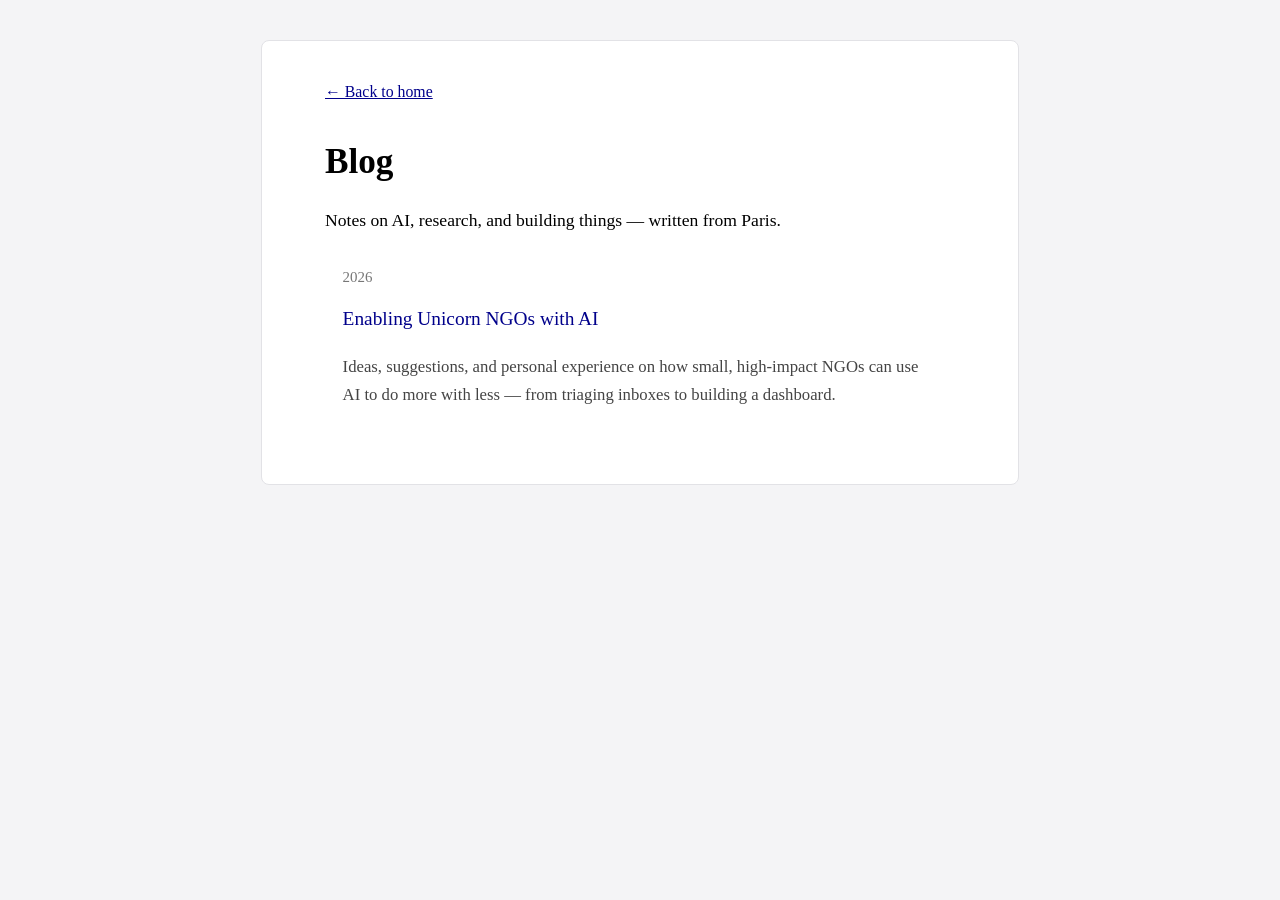
==== blog/index.html @ 13f07eb9 "Update bio/news for Paris MSc, fix template leftovers, add blog section - Correct meta description/k" ====
<!DOCTYPE html>
<html lang="en">
<head>
  <meta charset="utf-8">
  <title>Blog — Roslyn Willoughby</title>
  <meta name="viewport" content="width=device-width, initial-scale=1" />
  <meta name="description" content="Writing by Roslyn Willoughby on AI, research, and building things." />
  <meta name="author" content="Roslyn Willoughby">
  <link rel="icon" type="image/png" href="../rose_favi.png">
  <link rel="stylesheet" href="../css/neustadt.css" type="text/css" media="all">
  <link rel="shortcut icon" href="../rose_favi.png">
  <link rel="canonical" href="https://willoughbyroslyn-ui.github.io/blog/index.html">

  <style>
    .post-list { list-style: none; padding-left: 0; margin: 2rem 0; }
    .post-item { margin-bottom: 1.8rem; }
    .post-date { display: block; color: #777; font-size: 0.85rem; margin-bottom: 0.2rem; }
    .post-title { font-size: 1.1rem; font-weight: 600; }
    .post-title a { text-decoration: none; }
    .post-title a:hover { text-decoration: underline; }
    .post-excerpt { color: #444; margin-top: 0.3rem; }
    .back-link { display: inline-block; margin-bottom: 1rem; font-size: 0.9rem; }
  </style>
</head>

<body>
  <div id="wrapper">
    <header>
      <a class="back-link" href="../index.html">&larr; Back to home</a>
      <h1>Blog</h1>
      <p>Notes on AI, research, and building things — written from Paris.</p>
    </header>

    <ul class="post-list">
      <li class="post-item">
        <span class="post-date">2026</span>
        <p class="post-title"><a href="enabling-unicorn-ngos-with-ai.html">Enabling Unicorn NGOs with AI</a></p>
        <p class="post-excerpt">Ideas, suggestions, and personal experience on how small, high-impact NGOs can use AI to do more with less — from triaging inboxes to building a dashboard.</p>
      </li>
    </ul>
  </div>
</body>
</html>
---- css/neustadt.css ----
html {
	font-size: 110%;
	background: #f4f4f6;
}

  body a:link, body a:visited {
	color: DarkBlue;
	font-weight: 500;
  }
  
  body a:hover {
	color: blue;
  }
  
  #wrapper {
	max-width: 630px;
	padding: 40px 5%;
	background: white;
	border: 1px solid #e2e2e6;
	border-radius: 8px;
	margin: 40px auto; /* Center the content */
  }
  
  header {
	display: block;
	margin-bottom: 1.8em;
  }
  
  .return {
	display: block;
	position: absolute;
	margin-left: -1.2rem;
	color: silver;
	top: 2.5rem;
	font-size: 1rem;
  }
  
  .return a:link, .return a:visited {
	color: SlateGrey;
  }
  
  h1 {
	font-size: 2rem;
	font-weight: 600;
  }
  
  h2 {
	font-size: 1.4rem;
	margin-top: 2rem;
	font-weight: 600;
  }
  
  h3 {
	font-size: 1.2rem;
	margin-top: 1.8rem;
  }
  
  p {
	line-height: 1.6rem;
  }
  
  ul {
	list-style-type: square;
	padding-left: 1.7rem;
	color: #333;
	margin: 2rem 0;
	font-size: 0.95rem;
  }
  
  ul li {
	margin: 0.8rem 1rem;
	padding: 0;
  }
  
  img.wide {
	max-width: 100%;
	height: auto; /* Keep aspect ratio */
  }
  
  article img, article figure {
	max-width: 100%;
	margin: 1.5rem 0;
  }
  
  blockquote {
	color: IndianRed;
	margin: 2rem 0;
	font-size: 1rem;
	padding: 0.5rem 1rem;
  }
  
  strong {
	font-weight: 500;
  }
  
  table {
	width: 100%;
	border-collapse: collapse;
	margin: 1.5rem 0;
  }
  
  table th, table td {
	border: 1px solid lightgrey;
	padding: 0.8rem;
	text-align: left;
  }
  
  table thead {
	background: MidnightBlue;
	color: white;
  }
  
  /* Media Queries */
  @media (max-width: 768px) {
	h1 {
	  font-size: 1.6rem;
	}
  
	h2 {
	  font-size: 1.2rem;
	}
  
	#wrapper {
	  padding: 20px 5%;
	  margin: 0 auto;
	  border-radius: 0;
	  border-left: none;
	  border-right: none;
	}
  
	ul {
	  font-size: 0.9rem;
	}
  
	body {
	  font-size: 1rem;
	}
  
	table th, table td {
	  padding: 0.6rem;
	}
  }
  
  @media (max-width: 480px) {
	h1 {
	  font-size: 1.4rem;
	}
  
	h2 {
	  font-size: 1rem;
	}
  
	body {
	  font-size: 0.9rem;
	}
  
	#wrapper {
	  padding: 15px 3%;
	}
  }
  
  .justified-list {
    text-align: justify;
    list-style-type: none;
    padding-left: 0;
}

.justified-list li {
    margin-bottom: 20px; /* Adjust this for more or less space */
}
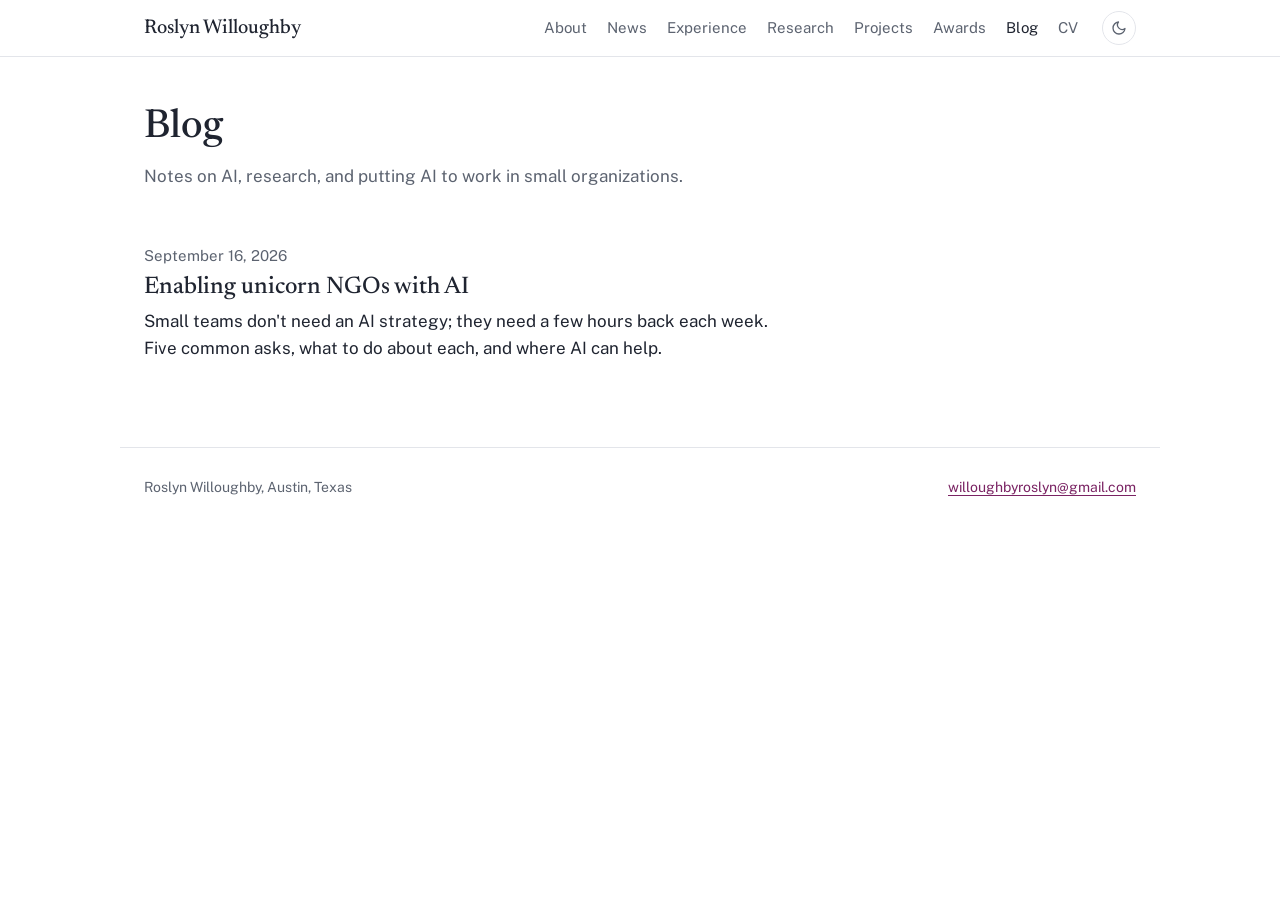
==== commit 20f68ef0: "Draft: restyle blog to match homepage and rewrite NGO post Co-Authored-By: Claude Opus 5.5 <noreply@" ====
--- a/blog/index.html
+++ b/blog/index.html
@@ -2,42 +2,69 @@
 <html lang="en">
 <head>
   <meta charset="utf-8">
-  <title>Blog — Roslyn Willoughby</title>
-  <meta name="viewport" content="width=device-width, initial-scale=1" />
-  <meta name="description" content="Writing by Roslyn Willoughby on AI, research, and building things." />
+  <meta name="viewport" content="width=device-width, initial-scale=1">
+  <title>Blog | Roslyn Willoughby</title>
+  <meta name="description" content="Writing by Roslyn Willoughby on AI, research, and putting AI to work in small organizations.">
+  <link rel="canonical" href="https://willoughbyroslyn-ui.github.io/blog/index.html">
   <meta name="author" content="Roslyn Willoughby">
   <link rel="icon" type="image/png" href="../rose_favi.png">
-  <link rel="stylesheet" href="../css/neustadt.css" type="text/css" media="all">
-  <link rel="shortcut icon" href="../rose_favi.png">
-  <link rel="canonical" href="https://willoughbyroslyn-ui.github.io/blog/index.html">
 
-  <style>
-    .post-list { list-style: none; padding-left: 0; margin: 2rem 0; }
-    .post-item { margin-bottom: 1.8rem; }
-    .post-date { display: block; color: #777; font-size: 0.85rem; margin-bottom: 0.2rem; }
-    .post-title { font-size: 1.1rem; font-weight: 600; }
-    .post-title a { text-decoration: none; }
-    .post-title a:hover { text-decoration: underline; }
-    .post-excerpt { color: #444; margin-top: 0.3rem; }
-    .back-link { display: inline-block; margin-bottom: 1rem; font-size: 0.9rem; }
-  </style>
+  <link rel="preconnect" href="https://fonts.googleapis.com">
+  <link rel="preconnect" href="https://fonts.gstatic.com" crossorigin>
+  <link href="https://fonts.googleapis.com/css2?family=Newsreader:opsz,wght@6..72,400;6..72,500;6..72,600&family=Public+Sans:ital,wght@0,400;0,500;0,600;1,400&display=swap" rel="stylesheet">
+
+  <script>
+    (function () {
+      try {
+        var saved = localStorage.getItem('theme');
+        if (saved === 'light' || saved === 'dark') document.documentElement.setAttribute('data-theme', saved);
+      } catch (e) {}
+    })();
+  </script>
+
+  <link rel="stylesheet" href="../css/site.css">
 </head>
 
 <body>
-  <div id="wrapper">
-    <header>
-      <a class="back-link" href="../index.html">&larr; Back to home</a>
+  <nav class="nav" aria-label="Main">
+    <div class="nav-inner">
+      <a class="nav-name" href="../index.html">Roslyn Willoughby</a>
+      <ul class="nav-links">
+        <li><a href="../index.html#about">About</a></li>
+        <li><a href="../index.html#news">News</a></li>
+        <li><a href="../index.html#experience">Experience</a></li>
+        <li><a href="../index.html#research">Research</a></li>
+        <li><a href="../index.html#projects">Projects</a></li>
+        <li><a href="../index.html#awards">Awards</a></li>
+        <li><a href="index.html" aria-current="page">Blog</a></li>
+        <li><a href="../CV_Roslyn_Willoughby_Final.pdf" target="_blank" rel="noopener">CV</a></li>
+      </ul>
+      <button class="theme-toggle" id="theme-toggle" type="button" aria-label="Switch to dark mode">
+        <svg viewBox="0 0 24 24" fill="none" stroke="currentColor" stroke-width="2" stroke-linecap="round" stroke-linejoin="round" aria-hidden="true"><path d="M21 12.8A9 9 0 1 1 11.2 3a7 7 0 0 0 9.8 9.8z"/></svg>
+      </button>
+    </div>
+  </nav>
+
+  <main>
+    <header class="page-head">
       <h1>Blog</h1>
-      <p>Notes on AI, research, and building things — written from Paris.</p>
+      <p class="lede">Notes on AI, research, and putting AI to work in small organizations.</p>
     </header>
 
     <ul class="post-list">
-      <li class="post-item">
-        <span class="post-date">2026</span>
-        <p class="post-title"><a href="enabling-unicorn-ngos-with-ai.html">Enabling Unicorn NGOs with AI</a></p>
-        <p class="post-excerpt">Ideas, suggestions, and personal experience on how small, high-impact NGOs can use AI to do more with less — from triaging inboxes to building a dashboard.</p>
+      <li>
+        <time datetime="2026-09-16">September 16, 2026</time>
+        <h2><a href="enabling-unicorn-ngos-with-ai.html">Enabling unicorn NGOs with AI</a></h2>
+        <p>Small teams don't need an AI strategy; they need a few hours back each week. Five common asks, what to do about each, and where AI can help.</p>
       </li>
     </ul>
-  </div>
+  </main>
+
+  <footer>
+    <span>Roslyn Willoughby, Austin, Texas</span>
+    <span><a href="mailto:willoughbyroslyn@gmail.com">willoughbyroslyn@gmail.com</a></span>
+  </footer>
+
+  <script src="../js/site.js"></script>
 </body>
 </html>
--- a/css/site.css
+++ b/css/site.css
@@ -0,0 +1,201 @@
+:root {
+  --bg: #ffffff;
+  --ink: #1f2430;
+  --muted: #5c6370;
+  --rule: #e3e5ea;
+  --accent: #7a2363;
+  --accent-tint: #f6ecf3;
+  --nav-bg: rgba(255, 255, 255, 0.92);
+}
+@media (prefers-color-scheme: dark) {
+  :root:not([data-theme="light"]) {
+    --bg: #16181d;
+    --ink: #e6e8ec;
+    --muted: #9aa1ad;
+    --rule: #2b2f37;
+    --accent: #dba6cc;
+    --accent-tint: #2a2129;
+    --nav-bg: rgba(22, 24, 29, 0.92);
+  }
+}
+:root[data-theme="dark"] {
+  --bg: #16181d;
+  --ink: #e6e8ec;
+  --muted: #9aa1ad;
+  --rule: #2b2f37;
+  --accent: #dba6cc;
+  --accent-tint: #2a2129;
+  --nav-bg: rgba(22, 24, 29, 0.92);
+}
+
+*, *::before, *::after { box-sizing: border-box; }
+html { scroll-behavior: smooth; scroll-padding-top: 72px; }
+@media (prefers-reduced-motion: reduce) { html { scroll-behavior: auto; } }
+
+body {
+  margin: 0;
+  background: var(--bg);
+  color: var(--ink);
+  font-family: "Public Sans", system-ui, sans-serif;
+  font-size: 17px;
+  line-height: 1.6;
+}
+a { color: var(--accent); text-decoration: underline; text-decoration-thickness: 1px; text-underline-offset: 3px; }
+a:hover { text-decoration-thickness: 2px; }
+a:focus-visible, button:focus-visible { outline: 2px solid var(--accent); outline-offset: 3px; border-radius: 2px; }
+
+/* Top navigation */
+.nav {
+  position: sticky; top: 0; z-index: 10;
+  background: var(--nav-bg);
+  backdrop-filter: saturate(150%) blur(6px);
+  border-bottom: 1px solid var(--rule);
+}
+.nav-inner {
+  max-width: 1040px; margin: 0 auto; padding: 0 24px;
+  display: flex; align-items: center; gap: 24px; height: 56px;
+}
+.nav-name {
+  font-family: "Newsreader", Georgia, serif; font-size: 20px; font-weight: 500;
+  color: var(--ink); text-decoration: none; margin-right: auto; white-space: nowrap;
+}
+.nav-links { display: flex; gap: 20px; list-style: none; margin: 0; padding: 0; overflow-x: auto; scrollbar-width: none; }
+.nav-links::-webkit-scrollbar { display: none; }
+.nav-links a { color: var(--muted); text-decoration: none; font-size: 15px; white-space: nowrap; }
+.nav-links a:hover { color: var(--ink); }
+.theme-toggle {
+  background: none; border: 1px solid var(--rule); color: var(--muted);
+  width: 34px; height: 34px; border-radius: 50%; cursor: pointer;
+  display: grid; place-items: center; flex-shrink: 0;
+}
+.theme-toggle:hover { color: var(--ink); }
+.theme-toggle svg { width: 16px; height: 16px; }
+
+main { max-width: 1040px; margin: 0 auto; padding: 0 24px 64px; }
+
+/* Introduction */
+.intro {
+  display: grid; grid-template-columns: 280px 1fr; gap: 56px;
+  padding: 56px 0 48px; border-bottom: 1px solid var(--rule);
+}
+.profile { text-align: center; }
+.avatar {
+  width: 220px; height: 220px; border-radius: 50%; object-fit: cover;
+  padding: 5px; border: 2px solid var(--accent); background: var(--bg);
+}
+.profile h1 {
+  font-family: "Newsreader", Georgia, serif; font-weight: 500;
+  font-size: 34px; line-height: 1.15; margin: 20px 0 6px;
+}
+.profile .role { margin: 0; font-size: 16px; }
+.profile .place { margin: 4px 0 0; color: var(--muted); font-size: 15px; }
+.icons { display: flex; justify-content: center; gap: 10px; list-style: none; padding: 0; margin: 20px 0 0; }
+.icons a {
+  display: grid; place-items: center; width: 40px; height: 40px; border-radius: 50%;
+  color: var(--ink); border: 1px solid var(--rule); text-decoration: none;
+}
+.icons a:hover { color: var(--accent); border-color: var(--accent); }
+.icons svg { width: 18px; height: 18px; }
+.doc-links { margin: 16px 0 0; font-size: 15px; color: var(--muted); }
+
+.about h2 { margin-top: 0; }
+.about p { max-width: 64ch; }
+.interests { margin: 8px 0 0; padding-left: 20px; max-width: 64ch; }
+.interests li { margin-bottom: 6px; }
+.interests li::marker { color: var(--accent); }
+
+/* Sections */
+section { padding: 44px 0 8px; }
+h2 {
+  font-family: "Newsreader", Georgia, serif; font-weight: 500;
+  font-size: 28px; line-height: 1.2; margin: 0 0 20px;
+}
+.section-note { color: var(--muted); margin: -8px 0 20px; font-size: 15px; }
+
+/* Dated lists: news, experience, awards */
+.dated { list-style: none; margin: 0; padding: 0; max-width: 820px; }
+.dated li {
+  display: grid; grid-template-columns: 156px 1fr; gap: 20px;
+  padding: 12px 0; border-top: 1px solid var(--rule);
+}
+.dated li:first-child { border-top: none; }
+.when { color: var(--muted); font-size: 15px; font-variant-numeric: tabular-nums; padding-top: 1px; }
+.what { margin: 0; }
+.what strong { font-weight: 600; }
+.detail { margin: 4px 0 0; color: var(--muted); font-size: 15px; }
+
+h3.sub {
+  font-family: "Public Sans", sans-serif; font-size: 16px; font-weight: 600;
+  color: var(--muted); margin: 28px 0 8px;
+}
+
+/* Research */
+.figures { display: grid; grid-template-columns: 1fr 1fr; gap: 20px; margin: 24px 0 8px; max-width: 820px; }
+.figures figure { margin: 0; }
+.figures img { width: 100%; height: 220px; object-fit: cover; border-radius: 6px; display: block; }
+.figures figcaption { font-size: 14px; color: var(--muted); margin-top: 8px; }
+
+/* Projects as a list, not cards */
+.projects { list-style: none; margin: 0; padding: 0; max-width: 820px; }
+.projects li { padding: 16px 0; border-top: 1px solid var(--rule); }
+.projects li:first-child { border-top: none; }
+.proj-head { display: flex; flex-wrap: wrap; align-items: baseline; gap: 6px 14px; }
+.proj-title { font-weight: 600; margin: 0; }
+.proj-tools { color: var(--muted); font-size: 14px; }
+.proj-desc { margin: 4px 0 0; max-width: 68ch; }
+.proj-desc.pending { color: var(--muted); font-style: italic; }
+.proj-link { font-size: 15px; margin-left: auto; }
+
+footer {
+  max-width: 1040px; margin: 0 auto; padding: 28px 24px 48px;
+  border-top: 1px solid var(--rule); color: var(--muted); font-size: 14px;
+  display: flex; flex-wrap: wrap; gap: 8px 24px; justify-content: space-between;
+}
+
+@media (max-width: 820px) {
+  .intro { grid-template-columns: 1fr; gap: 32px; padding-top: 36px; }
+  .avatar { width: 180px; height: 180px; }
+  .nav-name { display: none; }
+  .nav-inner { gap: 16px; }
+}
+@media (max-width: 560px) {
+  body { font-size: 16px; }
+  .dated li { grid-template-columns: 1fr; gap: 2px; }
+  .figures { grid-template-columns: 1fr; }
+  .proj-link { margin-left: 0; }
+}
+
+/* Blog */
+.page-head { padding: 48px 0 8px; max-width: 720px; }
+.page-head h1 {
+  font-family: "Newsreader", Georgia, serif; font-weight: 500;
+  font-size: 40px; line-height: 1.15; margin: 0 0 12px;
+}
+.page-head .lede { color: var(--muted); margin: 0; max-width: 64ch; }
+.post-list { list-style: none; margin: 24px 0 0; padding: 0; max-width: 720px; }
+.post-list li { padding: 20px 0; border-top: 1px solid var(--rule); }
+.post-list li:first-child { border-top: none; }
+.post-list time { color: var(--muted); font-size: 15px; }
+.post-list h2 { font-size: 24px; margin: 4px 0 6px; }
+.post-list h2 a { color: var(--ink); text-decoration: none; }
+.post-list h2 a:hover { color: var(--accent); }
+.post-list p { margin: 0; max-width: 64ch; }
+
+.post { max-width: 680px; padding-bottom: 24px; }
+.post .page-head { padding-bottom: 0; }
+.post .meta { color: var(--muted); font-size: 15px; margin: 0 0 20px; }
+.post h2 { margin: 44px 0 14px; }
+.post h3 {
+  font-family: "Newsreader", Georgia, serif; font-weight: 500;
+  font-size: 23px; line-height: 1.25; margin: 40px 0 12px;
+}
+.post p, .post li { max-width: 68ch; }
+.post ol, .post ul { padding-left: 22px; }
+.post li { margin-bottom: 8px; }
+.post li::marker { color: var(--accent); }
+.steps { margin: 0; }
+.steps dt { font-weight: 600; margin-top: 14px; }
+.steps dd { margin: 4px 0 0; }
+.keep-human { color: var(--muted); font-size: 15px; margin-top: 14px; }
+.back { display: inline-block; margin-top: 40px; font-size: 15px; }
+.nav-links a[aria-current="page"] { color: var(--ink); }
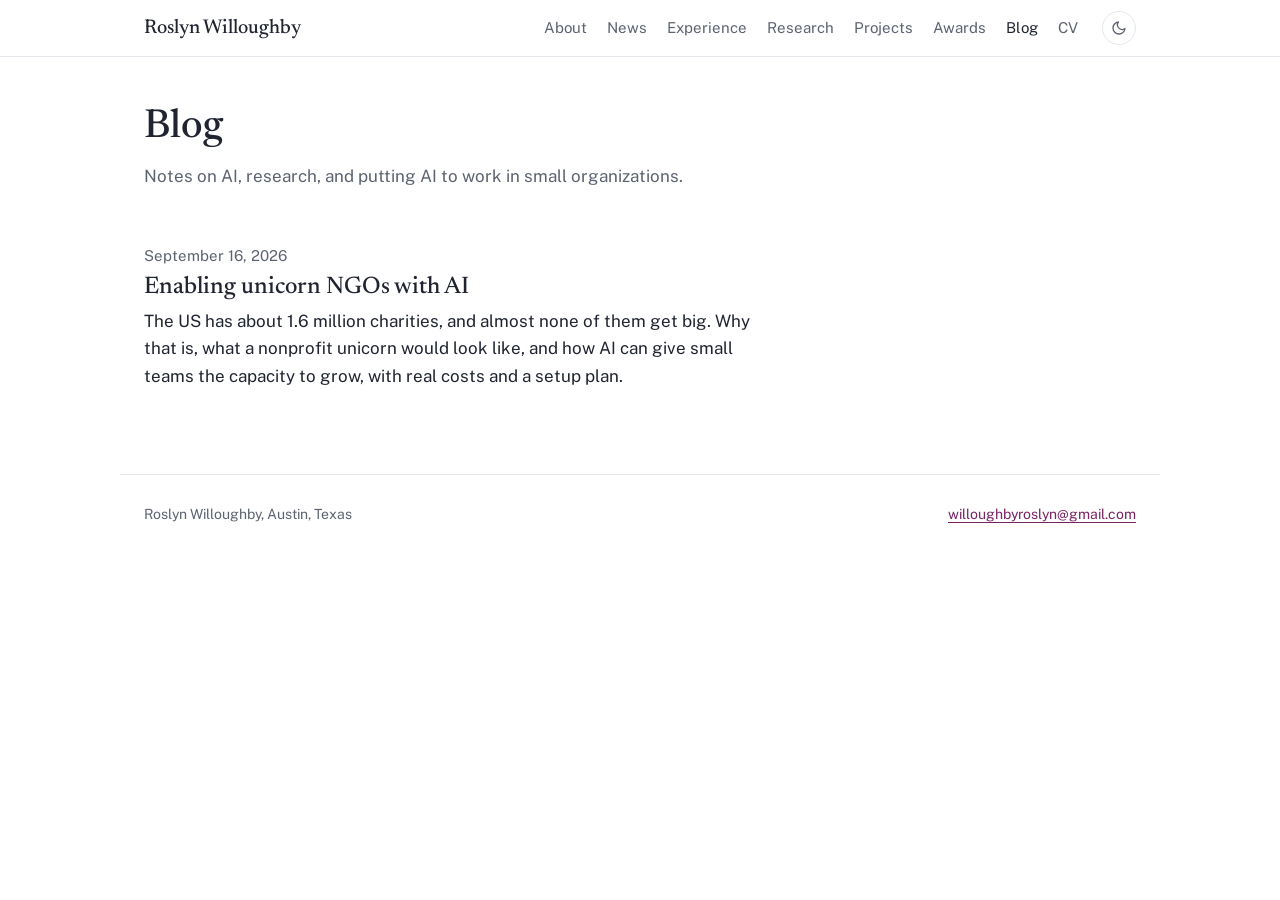
==== commit 285c72e5: "Draft: rewrite unicorn NGO post with sector data, figures, costs, and references Co-Authored-By: Cla" ====
--- a/blog/index.html
+++ b/blog/index.html
@@ -55,7 +55,7 @@
       <li>
         <time datetime="2026-09-16">September 16, 2026</time>
         <h2><a href="enabling-unicorn-ngos-with-ai.html">Enabling unicorn NGOs with AI</a></h2>
-        <p>Small teams don't need an AI strategy; they need a few hours back each week. Five common asks, what to do about each, and where AI can help.</p>
+        <p>The US has about 1.6 million charities, and almost none of them get big. Why that is, what a nonprofit unicorn would look like, and how AI can give small teams the capacity to grow, with real costs and a setup plan.</p>
       </li>
     </ul>
   </main>
--- a/css/site.css
+++ b/css/site.css
@@ -199,3 +199,47 @@
 .keep-human { color: var(--muted); font-size: 15px; margin-top: 14px; }
 .back { display: inline-block; margin-top: 40px; font-size: 15px; }
 .nav-links a[aria-current="page"] { color: var(--ink); }
+
+/* Blog figures, tables, references */
+:root { --fig-muted: #c9ccd3; --fig-mid: #9aa0aa; }
+@media (prefers-color-scheme: dark) { :root:not([data-theme="light"]) { --fig-muted: #3a3f49; --fig-mid: #6b7280; } }
+:root[data-theme="dark"] { --fig-muted: #3a3f49; --fig-mid: #6b7280; }
+.post sup { font-size: 0.7em; line-height: 0; }
+.post sup a { text-decoration: none; }
+.fig { margin: 28px 0 32px; max-width: 680px; }
+.fig figcaption { color: var(--muted); font-size: 14px; margin-top: 10px; line-height: 1.5; }
+.chart { width: 100%; height: auto; display: block; overflow: visible; }
+.chart .grid { stroke: var(--rule); stroke-width: 1; }
+.chart .axis { fill: var(--muted); font-size: 13px; font-family: "Public Sans", system-ui, sans-serif; }
+.chart .label { fill: var(--ink); font-size: 14px; font-weight: 500; font-family: "Public Sans", system-ui, sans-serif; }
+.chart .line { fill: none; stroke: var(--accent); stroke-width: 2; stroke-linejoin: round; }
+.chart .dot { fill: var(--accent); stroke: var(--bg); stroke-width: 2; }
+.chart .dot.hollow { fill: var(--bg); stroke: var(--accent); }
+.chart .seg.small { fill: var(--accent); }
+.chart .seg.mid { fill: var(--fig-muted); }
+.chart .seg.large { fill: var(--fig-mid); }
+.chart .seglabel { font-size: 14px; font-weight: 600; font-family: "Public Sans", system-ui, sans-serif; fill: var(--ink); }
+.chart .seglabel.small { fill: var(--bg); }
+.stats { display: grid; grid-template-columns: repeat(3, 1fr); gap: 16px; }
+.stats figcaption { grid-column: 1 / -1; }
+.stat { border-top: 2px solid var(--accent); padding-top: 10px; }
+.stat-num { display: block; font-family: "Newsreader", Georgia, serif; font-size: 40px; line-height: 1.1; color: var(--ink); }
+.stat-label { display: block; color: var(--muted); font-size: 15px; margin-top: 4px; }
+.table-wrap { overflow-x: auto; margin: 16px 0 24px; }
+.post table { border-collapse: collapse; width: 100%; font-size: 15px; min-width: 520px; }
+.post th, .post td { text-align: left; vertical-align: top; padding: 10px 12px 10px 0; border-top: 1px solid var(--rule); }
+.post thead th { border-top: none; color: var(--muted); font-weight: 600; font-size: 14px; }
+.post table.num td:last-child, .post table.num th:last-child { text-align: right; white-space: nowrap; padding-right: 0; }
+.refs { margin-top: 48px; border-top: 1px solid var(--rule); }
+.refs ol { font-size: 15px; color: var(--muted); }
+.refs li { margin-bottom: 8px; }
+.refs li:target { color: var(--ink); }
+@media (max-width: 560px) {
+  .stats { grid-template-columns: 1fr; }
+  .stat-num { font-size: 34px; }
+}
+.post section.refs { padding: 0; margin-top: 48px; }
+.refs h2 { margin-top: 32px; }
+.post td:first-child { min-width: 112px; }
+.chart-scroll { overflow-x: auto; }
+@media (max-width: 560px) { .chart-scroll .chart { min-width: 540px; } }
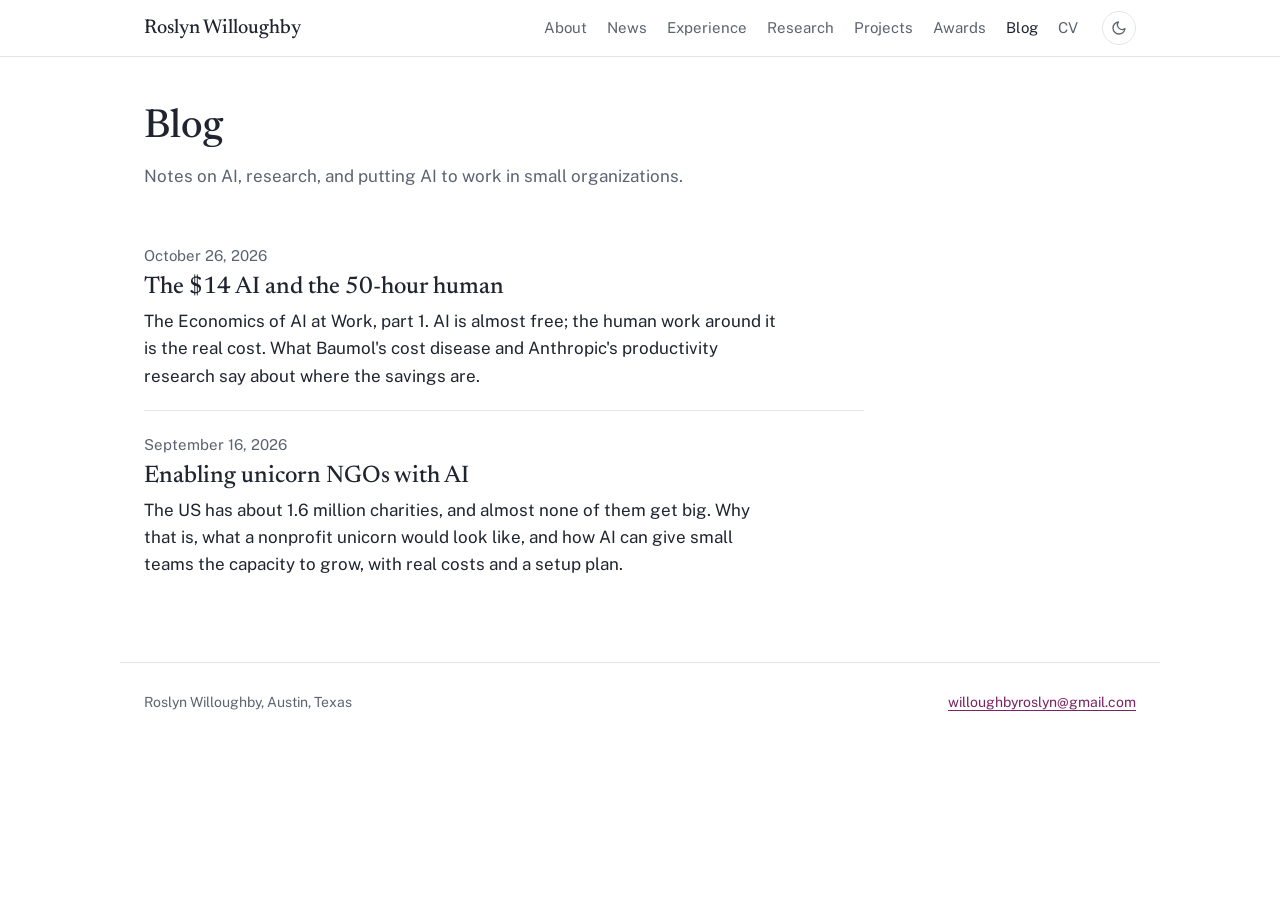
==== commit 3cb43e23: "Draft: The $14 AI and the 50-hour human (Economics of AI at Work, part 1) Co-Authored-By: Claude Opu" ====
--- a/blog/index.html
+++ b/blog/index.html
@@ -53,6 +53,11 @@
 
     <ul class="post-list">
       <li>
+        <time datetime="2026-10-26">October 26, 2026</time>
+        <h2><a href="the-14-dollar-ai-and-the-50-hour-human.html">The $14 AI and the 50-hour human</a></h2>
+        <p>The Economics of AI at Work, part 1. AI is almost free; the human work around it is the real cost. What Baumol's cost disease and Anthropic's productivity research say about where the savings are.</p>
+      </li>
+      <li>
         <time datetime="2026-09-16">September 16, 2026</time>
         <h2><a href="enabling-unicorn-ngos-with-ai.html">Enabling unicorn NGOs with AI</a></h2>
         <p>The US has about 1.6 million charities, and almost none of them get big. Why that is, what a nonprofit unicorn would look like, and how AI can give small teams the capacity to grow, with real costs and a setup plan.</p>
--- a/css/site.css
+++ b/css/site.css
@@ -243,3 +243,6 @@
 .post td:first-child { min-width: 112px; }
 .chart-scroll { overflow-x: auto; }
 @media (max-width: 560px) { .chart-scroll .chart { min-width: 540px; } }
+.chart .seg.range { fill: var(--accent); opacity: 0.35; }
+.chart .ref { stroke: var(--muted); stroke-width: 1.5; stroke-dasharray: 5 4; }
+.series { color: var(--muted); font-size: 15px; margin: 0 0 6px; }
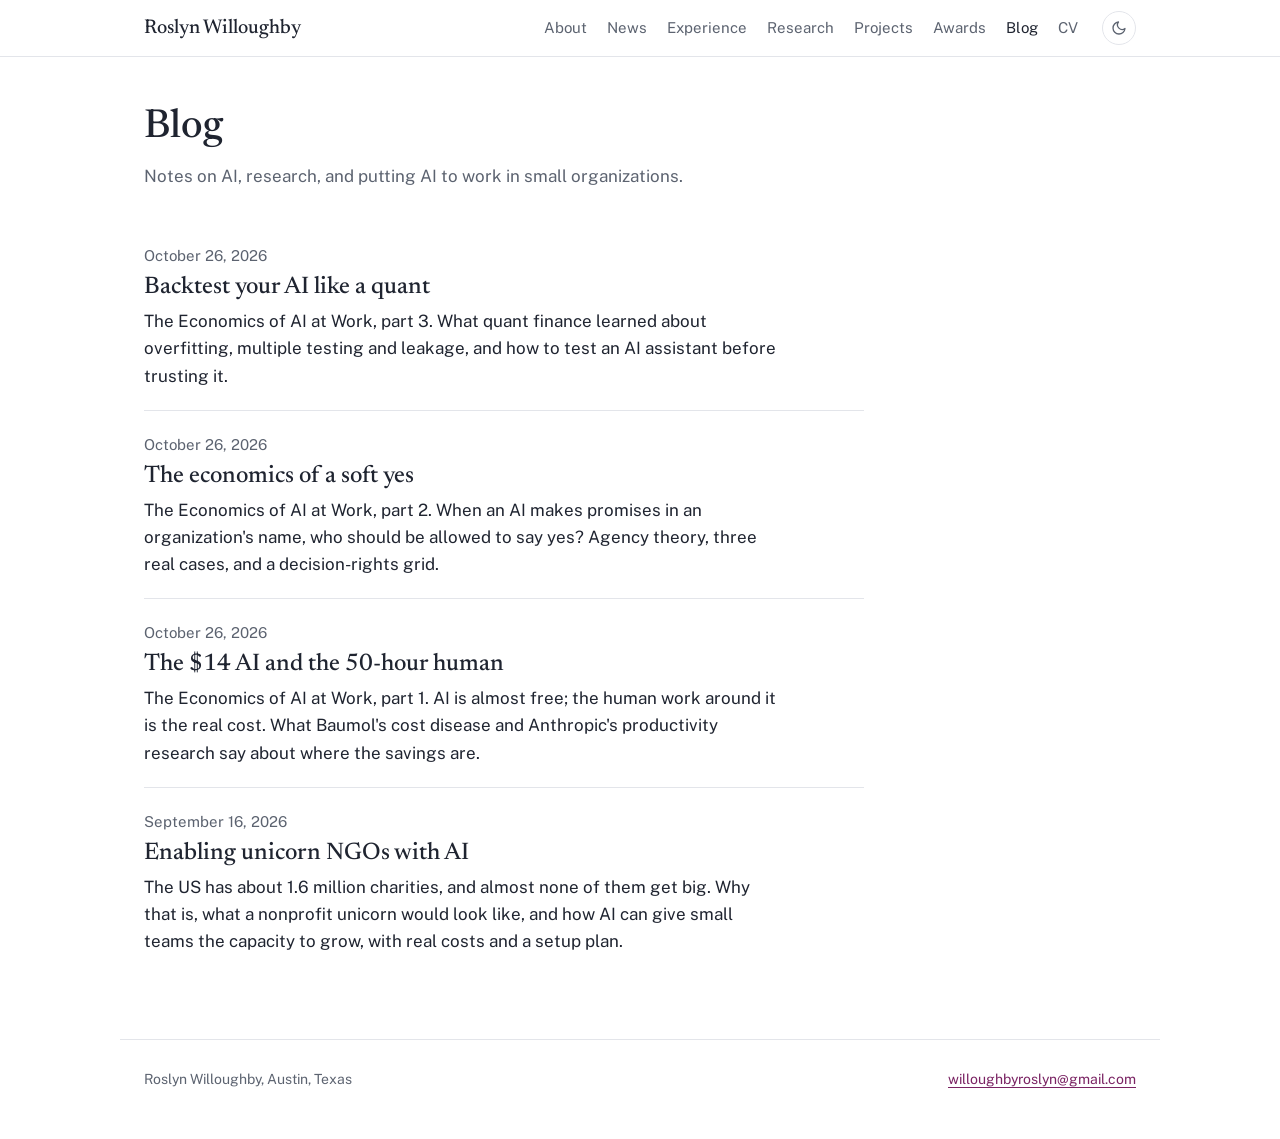
==== commit b4f595d8: "Publish Economics of AI at Work parts 2 and 3; link the series Co-Authored-By: Claude Opus 5.5 <nore" ====
--- a/blog/index.html
+++ b/blog/index.html
@@ -54,6 +54,16 @@
     <ul class="post-list">
       <li>
         <time datetime="2026-10-26">October 26, 2026</time>
+        <h2><a href="backtest-your-ai-like-a-quant.html">Backtest your AI like a quant</a></h2>
+        <p>The Economics of AI at Work, part 3. What quant finance learned about overfitting, multiple testing and leakage, and how to test an AI assistant before trusting it.</p>
+      </li>
+      <li>
+        <time datetime="2026-10-26">October 26, 2026</time>
+        <h2><a href="the-economics-of-a-soft-yes.html">The economics of a soft yes</a></h2>
+        <p>The Economics of AI at Work, part 2. When an AI makes promises in an organization's name, who should be allowed to say yes? Agency theory, three real cases, and a decision-rights grid.</p>
+      </li>
+      <li>
+        <time datetime="2026-10-26">October 26, 2026</time>
         <h2><a href="the-14-dollar-ai-and-the-50-hour-human.html">The $14 AI and the 50-hour human</a></h2>
         <p>The Economics of AI at Work, part 1. AI is almost free; the human work around it is the real cost. What Baumol's cost disease and Anthropic's productivity research say about where the savings are.</p>
       </li>
--- a/css/site.css
+++ b/css/site.css
@@ -246,3 +246,21 @@
 .chart .seg.range { fill: var(--accent); opacity: 0.35; }
 .chart .ref { stroke: var(--muted); stroke-width: 1.5; stroke-dasharray: 5 4; }
 .series { color: var(--muted); font-size: 15px; margin: 0 0 6px; }
+.chart .line.dashed { stroke-dasharray: 6 4; }
+.chart .line.muted { stroke: var(--fig-mid); }
+.chart .dot.muted { fill: var(--fig-mid); }
+.chart .label.muted { fill: var(--muted); }
+.chart .quad.q1 { fill: var(--accent-tint); }
+.chart .quad.q2, .chart .quad.q3 { fill: var(--fig-muted); }
+.chart .quad.q4 { fill: var(--accent); }
+.chart .qtitle { font-size: 15px; font-weight: 600; fill: var(--ink); font-family: "Public Sans", system-ui, sans-serif; }
+.chart .qtext { font-size: 14px; fill: var(--muted); font-family: "Public Sans", system-ui, sans-serif; }
+.chart .qtitle.q4, .chart .qtext.q4 { fill: var(--bg); }
+.cases { list-style: none; margin: 0; padding: 0; display: grid; gap: 0; }
+.cases li { display: grid; grid-template-columns: 110px 1fr; gap: 16px; padding: 14px 0; border-top: 1px solid var(--rule); }
+.cases li:first-child { border-top: none; }
+.cases .when { font-size: 15px; }
+.cases p { margin: 0; }
+@media (max-width: 560px) { .cases li { grid-template-columns: 1fr; gap: 2px; } }
+.post .rule { border-left: 3px solid var(--accent); padding: 4px 0 4px 16px; }
+.post .next { color: var(--muted); font-size: 15px; margin-top: 32px; }
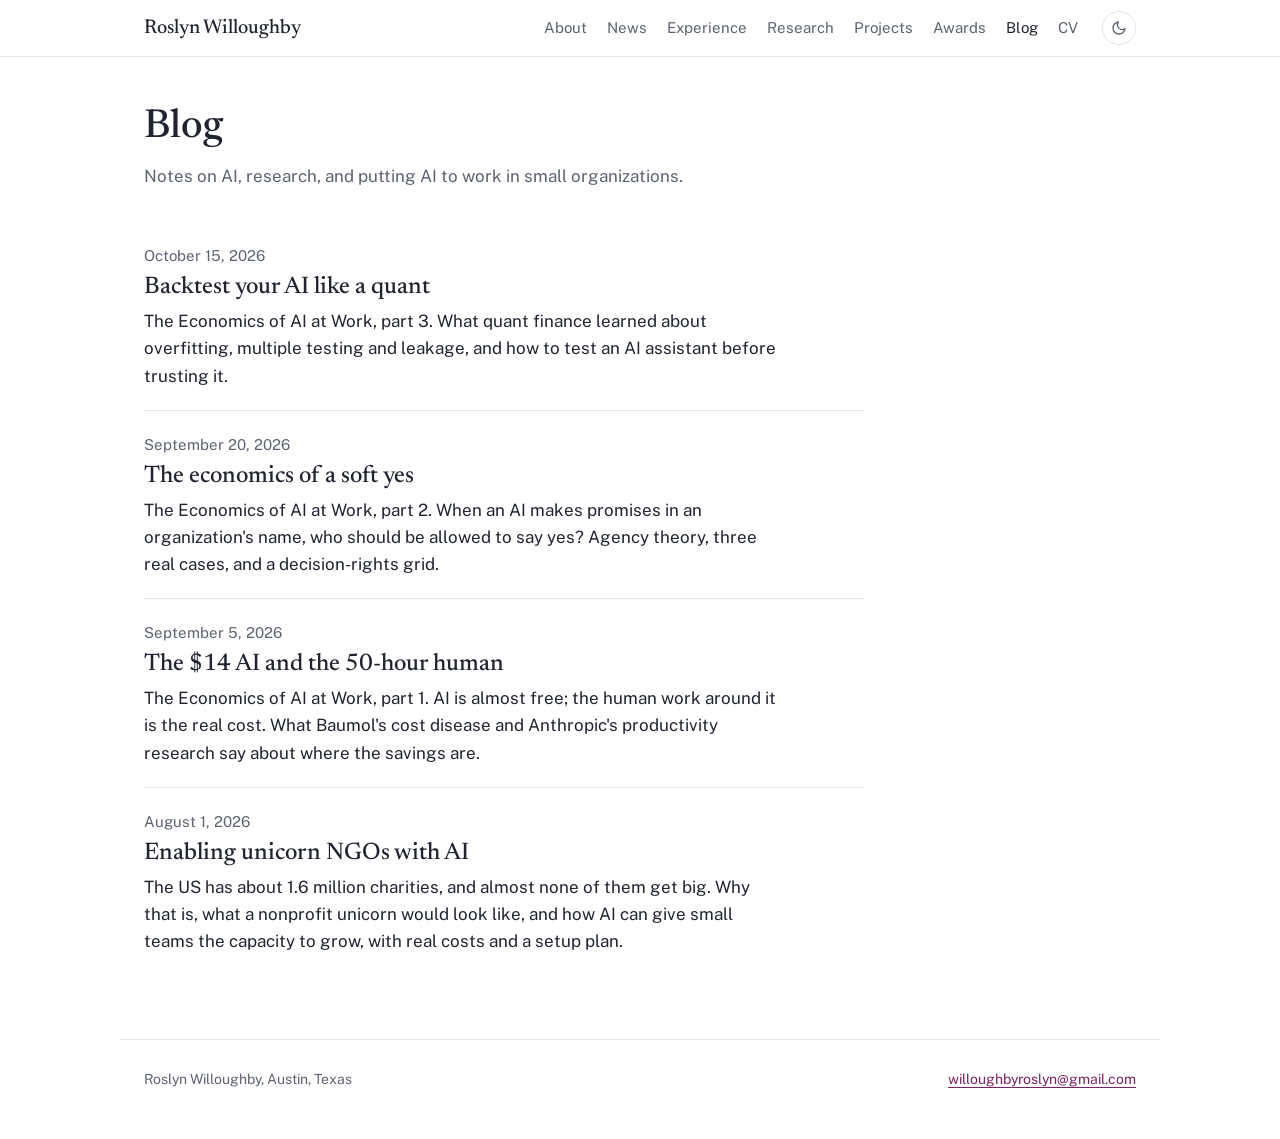
==== commit bb9e27a6: "Set blog post publication dates Co-Authored-By: Claude Opus 5.5 <noreply@anthropic.com> Claude-Sessi" ====
--- a/blog/index.html
+++ b/blog/index.html
@@ -53,22 +53,22 @@
 
     <ul class="post-list">
       <li>
-        <time datetime="2026-10-26">October 26, 2026</time>
+        <time datetime="2026-10-15">October 15, 2026</time>
         <h2><a href="backtest-your-ai-like-a-quant.html">Backtest your AI like a quant</a></h2>
         <p>The Economics of AI at Work, part 3. What quant finance learned about overfitting, multiple testing and leakage, and how to test an AI assistant before trusting it.</p>
       </li>
       <li>
-        <time datetime="2026-10-26">October 26, 2026</time>
+        <time datetime="2026-09-20">September 20, 2026</time>
         <h2><a href="the-economics-of-a-soft-yes.html">The economics of a soft yes</a></h2>
         <p>The Economics of AI at Work, part 2. When an AI makes promises in an organization's name, who should be allowed to say yes? Agency theory, three real cases, and a decision-rights grid.</p>
       </li>
       <li>
-        <time datetime="2026-10-26">October 26, 2026</time>
+        <time datetime="2026-09-05">September 5, 2026</time>
         <h2><a href="the-14-dollar-ai-and-the-50-hour-human.html">The $14 AI and the 50-hour human</a></h2>
         <p>The Economics of AI at Work, part 1. AI is almost free; the human work around it is the real cost. What Baumol's cost disease and Anthropic's productivity research say about where the savings are.</p>
       </li>
       <li>
-        <time datetime="2026-09-16">September 16, 2026</time>
+        <time datetime="2026-08-01">August 1, 2026</time>
         <h2><a href="enabling-unicorn-ngos-with-ai.html">Enabling unicorn NGOs with AI</a></h2>
         <p>The US has about 1.6 million charities, and almost none of them get big. Why that is, what a nonprofit unicorn would look like, and how AI can give small teams the capacity to grow, with real costs and a setup plan.</p>
       </li>
